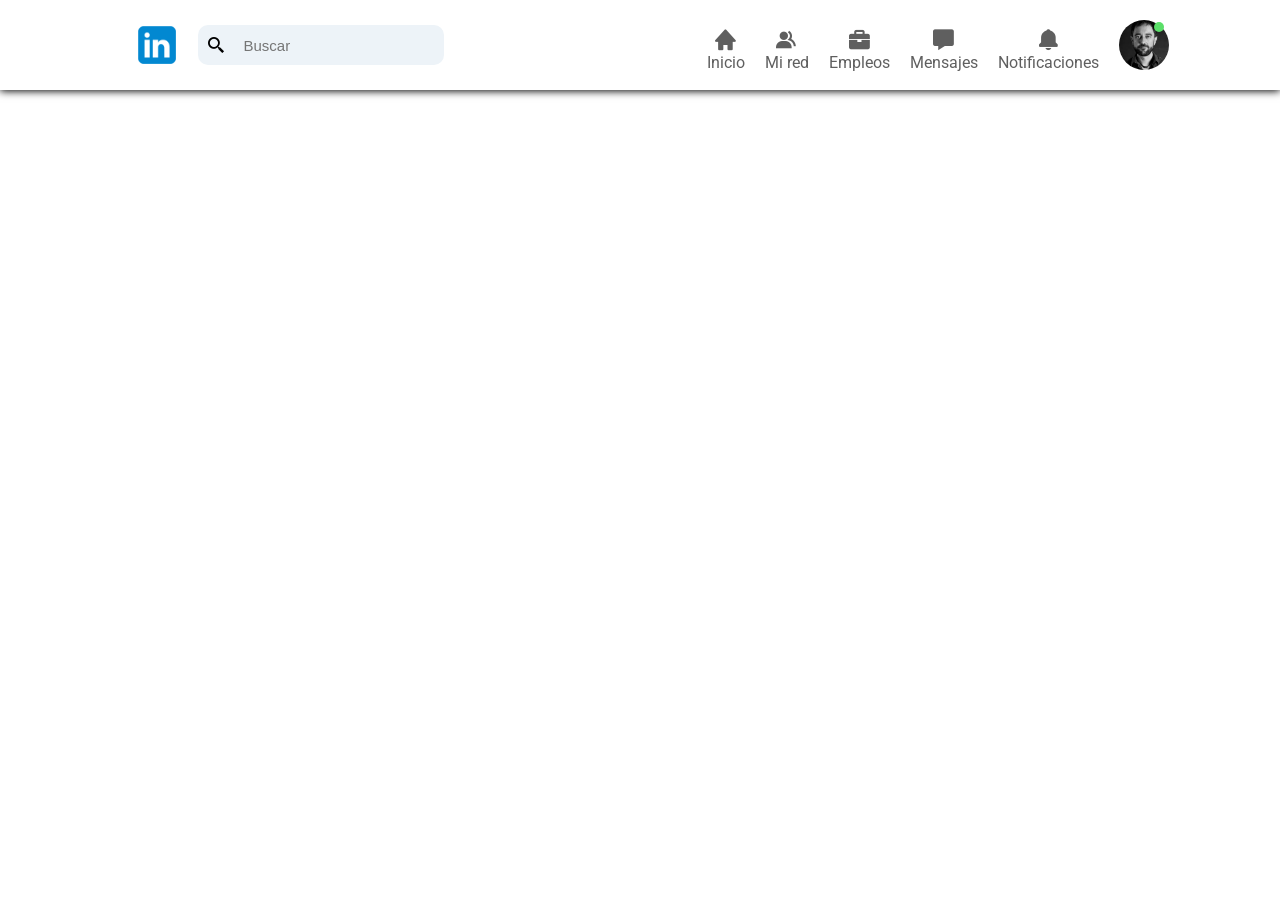
==== index.html @ 1999928d "header terminado" ====
<!DOCTYPE html>
<html lang="es">
<head>
    <meta charset="UTF-8">
    <meta name="viewport" content="width=device-width, initial-scale=1.0">
    <title>Linkedin</title>
    <link rel="stylesheet" href="css/estilos.css">
    <link rel="icon" href="img/linkedin.png">
    <link href='https://unpkg.com/boxicons@2.1.4/css/boxicons.min.css' rel='stylesheet'>
</head>
<body>
    <div class="pagina">
     <!-- Header -->
     <header class="header">
       <div class="header__container">
        <div class="search">
                    <img class="search__img" src="img/linkedin.png">
             <form class="search__busqueda">
                   <i class='search__icono bx bx-search-alt-2'></i>
                    <input class="search__barraBusqueda"  type="text" placeholder="Buscar">
             </form> 

        </div>
        
        <nav class="navigation">
            <ul class="navigation__list">
            <li class="navigation__item"><a class="navigation__link" ><i class='navigation__icono bx bxs-home'></i> <span class="navigation__titulos">Inicio</span></a></li>
            <li class="navigation__item"><a class="navigation__link" ><i class='navigation__icono bx bxs-group'></i><span class="navigation__titulos">Mi red</span></a></li>
            <li class="navigation__item"><a class="navigation__link" ><i class='navigation__icono bx bxs-briefcase' ></i><span class="navigation__titulos">Empleos</span></a></li>
            <li class="navigation__item"><a class="navigation__link" ><i class='navigation__icono bx bxs-message' ></i><span class="navigation__titulos">Mensajes</span></a></li>
            <li class="navigation__item"><a class="navigation__link" ><i class='navigation__icono bx bxs-bell' ></i><span class="navigation__titulos">Notificaciones</span></a></li>
            </ul>
            
            <div class="navigation__profile">
                <img class="navigation__img" src="img/foto_perfilBarbas.jpg">
                <div class="navigation__online"></div>
            </div>

        </nav>

    </div>
     </header>



     <!-- Sidebar Left-->
     <aside class="sidebarLeft"></aside>
     <!-- main -->
      <main class="main"></main>
      <!-- Siebar Right -->
      <aside class="sidebarRight"></aside> 


</div>


</body>
</html>
---- css/estilos.css ----
@import url('header.css');

*{
    padding: 0;
    margin: 0;
    box-sizing:border-box;
}

.pagina{
    display: grid;
    grid-template-columns: 350px 1fr 350px;
    grid-template-rows: 90px 1fr;
    grid-template-areas: 
    'header header header'
    'sidebarLeft main sidebarRight';
    height: 100vh;
}
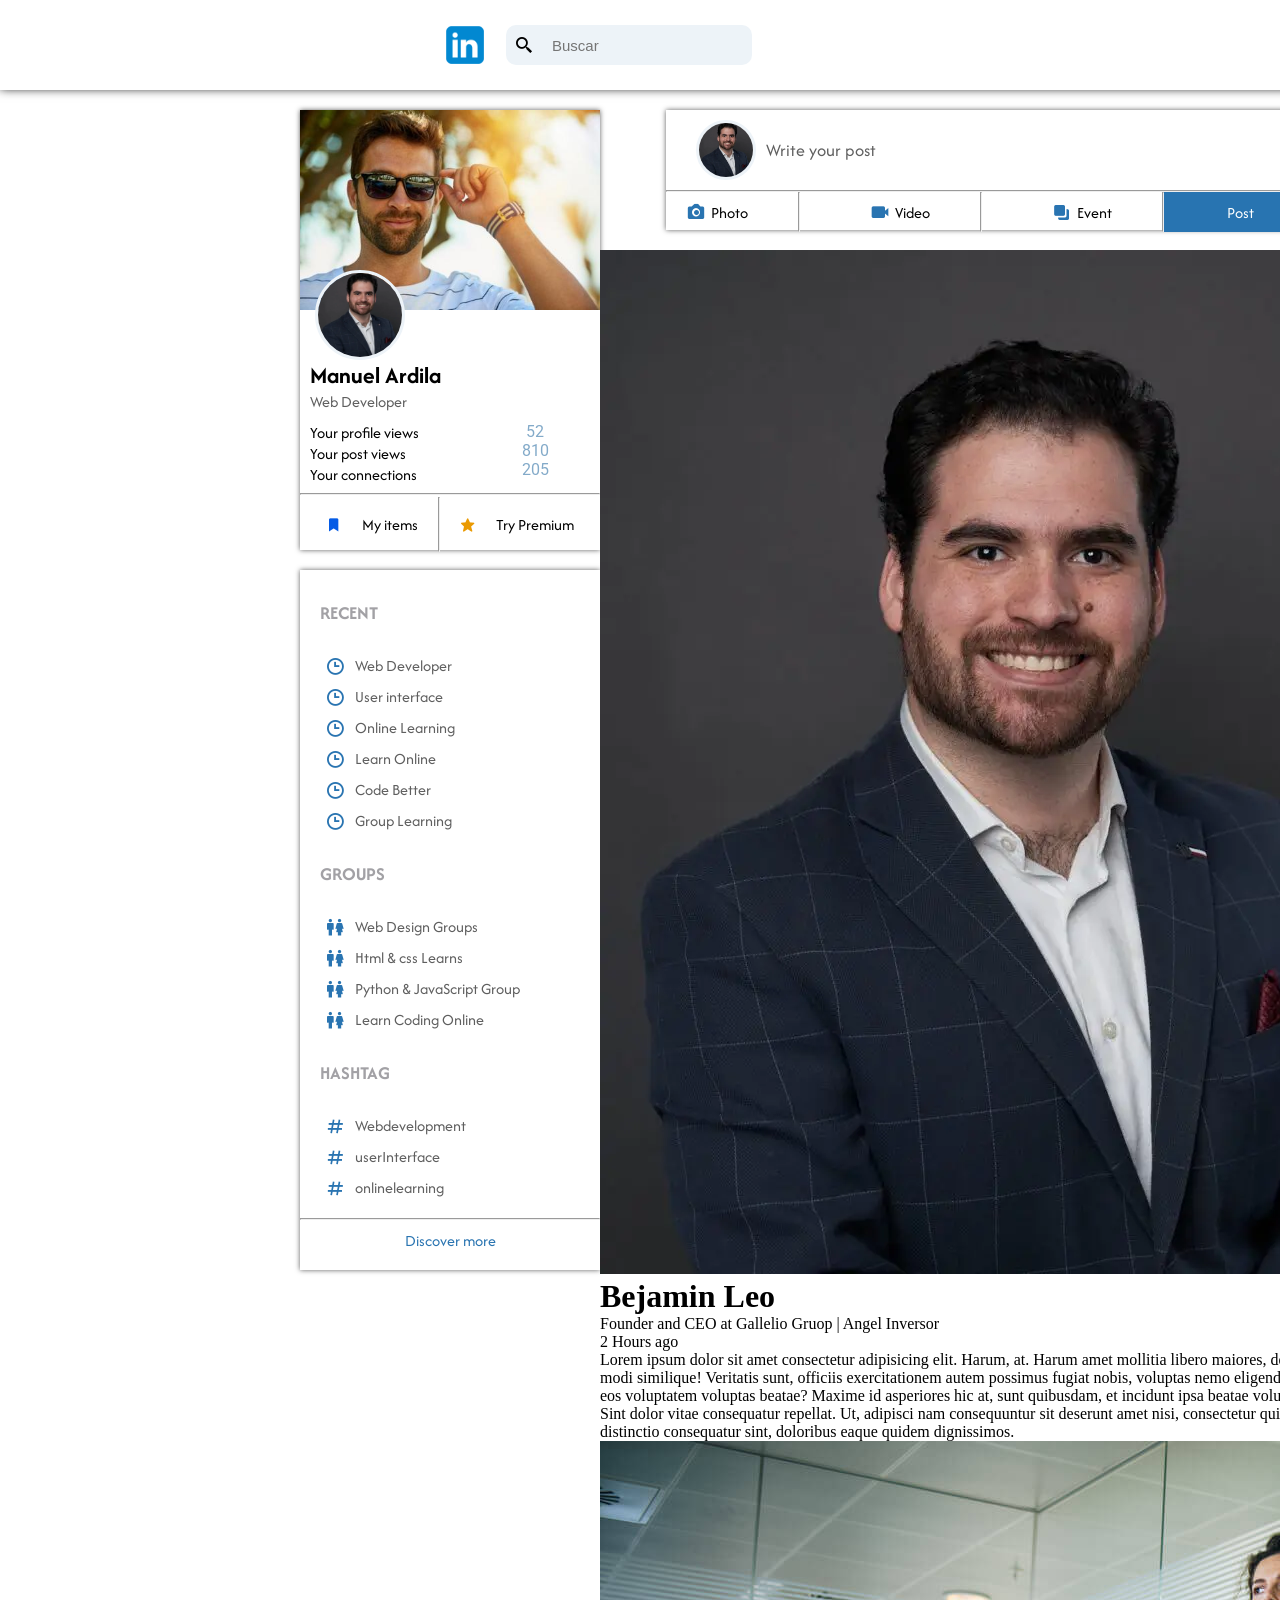
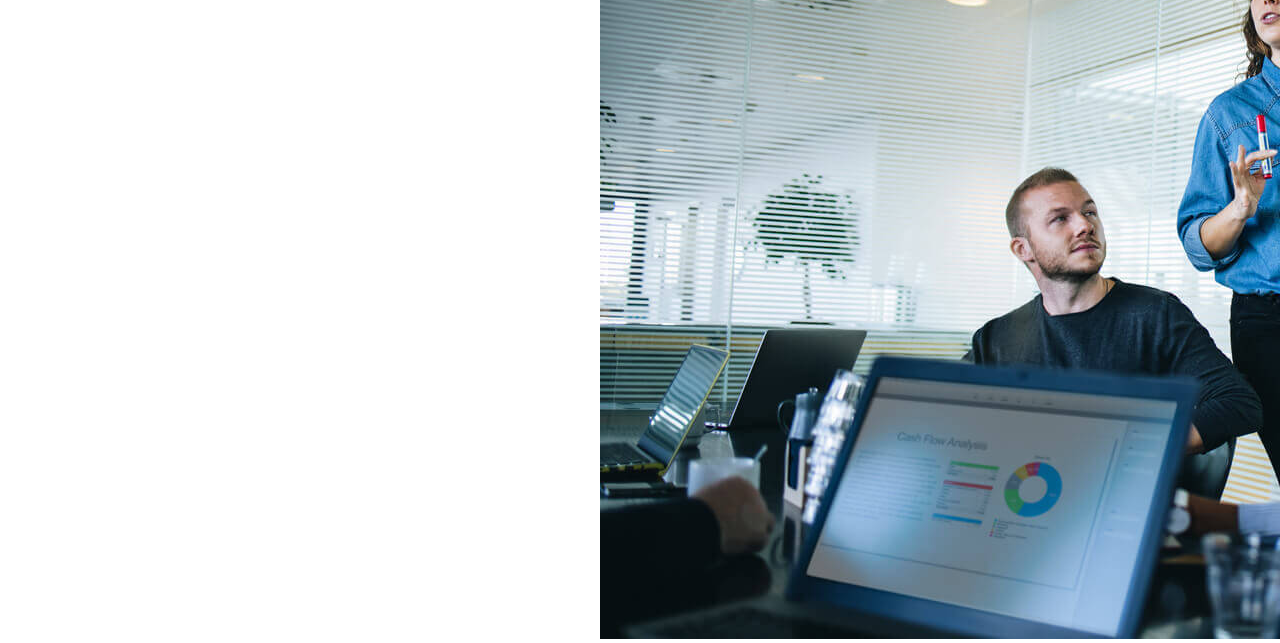
==== commit 8666ed72: "main en proceso" ====
--- a/index.html
+++ b/index.html
@@ -42,14 +42,203 @@
      </header>
 
 
+    
+
 
      <!-- Sidebar Left-->
-     <aside class="sidebarLeft"></aside>
+     <aside class="sidebarLeft">
+
+        <div class="sidebarLeft__containerProfile">
+            <div class="fondo">
+                <img class="fondo__imagen" src="img/fondo_perfil.jpeg">
+                <img class="fondo__imagenSuperior" src="img/imagenCircularPerfil.webp">
+                <div class="fondo__principal">
+                
+                <h1 class="fondo__nombre">Manuel Ardila</h1>
+                <p class="fondo__cargo">Web Developer</p>
+
+            </div>
+            <div class="containerInfo">
+            <div class="history">
+                <p class="history__textos">Your profile views</p>
+                <p class="history__textos">Your post views</p>
+                <p class="history__textos">Your connections</p>
+            </div>
+
+            <div class="conteo">
+                <p class="conteo__numeros">52</p>
+                <p class="conteo__numeros">810</p>
+                <p class="conteo__numeros">205</p>
+            </div>
+
+        </div>  
+        <br>
+        <hr>
+            <div class="buttons">
+                
+                <i class='buttons__iconItem  bx bxs-bookmark-star'></i>
+                <p class="buttons__texto">My items</p>
+                <hr class="buttons__space">
+                <i class='buttons__iconStart  bx bxs-star'></i>
+                <p class="buttons__texto">Try Premium</p>
+            </div>
+             
+
+            </div>
+            
+        </div>
+
+        <div class="sidebarLeft__containerInfo">
+
+           <div class="titulos">
+            <h3  class="titulos__info">RECENT</h3>
+
+            <a  class="titulos__link" href="#">
+            <i class='titulos__iconos bx bx-time' ></i>
+            Web Developer
+            </a>
+
+            <a  class="titulos__link" href="#">
+                <i class='titulos__iconos bx bx-time' ></i>
+                User interface
+            </a>
+
+            <a  class="titulos__link" href="#">
+                <i class='titulos__iconos bx bx-time' ></i>
+                Online Learning
+            </a>
+
+            <a  class="titulos__link" href="#">
+                <i class='titulos__iconos bx bx-time' ></i>
+                Learn Online
+            </a>
+
+            <a  class="titulos__link" href="#">
+                <i class='titulos__iconos bx bx-time' ></i>
+                Code Better
+            </a>
+
+            <a  class="titulos__link" href="#">
+                <i class='titulos__iconos bx bx-time' ></i>
+                Group Learning
+            </a>
+
+
+            <h3 class="titulos__info">GROUPS</h3>
+            
+            <a class="titulos__link" href="#">
+                <i class='titulos__iconos bx bx-male-female' ></i>
+                Web Design  Groups
+            </a>
+            <a class="titulos__link" href="#">
+                <i class='titulos__iconos bx bx-male-female' ></i>
+                Html & css Learns
+            </a>
+
+            <a class="titulos__link" href="#">
+                <i class='titulos__iconos bx bx-male-female' ></i>
+                Python & JavaScript Group
+            </a>
+
+            <a class="titulos__link" href="#">
+                <i class='titulos__iconos bx bx-male-female' ></i>
+                Learn Coding Online 
+            </a>
+             
+
+            <h3 class="titulos__info">HASHTAG</h3>
+
+            <a  class="titulos__link"href="#">
+                <i class='titulos__iconos bx bx-hash' ></i>
+                Webdevelopment
+            </a>
+
+            <a  class="titulos__link"href="#">
+                <i class='titulos__iconos bx bx-hash' ></i>
+                userInterface
+            </a>
+
+            <a  class="titulos__link"href="#">
+                <i class='titulos__iconos bx bx-hash' ></i>
+                onlinelearning
+            </a>
+
+            <hr class="titulos__space">
+
+            <p class="titulos__button">Discover more</p>
+        </div>
+        </div>
+
+     </aside>
+
+
      <!-- main -->
-      <main class="main"></main>
+
+
+      <main class="main">
+           
+        <div class="containerPost">
+            
+            <div class="write">
+                <img class="write__perfil" src="img/imagenCircularPerfil.webp">
+                <p class="write__texto">Write your post</p>
+            </div>
+
+            <hr>
+
+            <div class="optionPost">
+                    
+                
+                <i class='optionPost__icono bx bxs-camera'></i>
+                <p class="optionPost__texto">Photo</p>
+                <hr class="optionPost__space">
+                <i class='optionPost__icono bx bxs-video' ></i>
+                <p class="optionPost__texto">Video</p>
+                <hr class="optionPost__space">
+                <i class="optionPost__icono bx bx-merge"></i>
+                <p class="optionPost__texto">Event</p>
+                <hr class="optionPost__spaceContainer">
+                <div class="optionPost__container">
+                <p class="optionPost__textoPost">Post</p>
+            </div>
+
+            
+
+            </div>
+
+            <div class="separador">
+
+                <hr class="separador__space">
+                <p class="separador__texto">Short by: </p>
+                <span class="separador__top">Top
+                    <i class='bx bxs-down-arrow' ></i>
+                </span>
+
+            </div>
+        </div>
+
+        <div class="publicacion">
+            <img src="img/imagenCircularPerfil.webp">
+            <h1>Bejamin Leo</h1>
+            <p>Founder and CEO at Gallelio Gruop | Angel Inversor</p>
+            <p>2 Hours ago</p>
+            <p>Lorem ipsum dolor sit amet consectetur adipisicing elit. Harum, at. Harum amet mollitia libero maiores, debitis non ad quasi laudantium dolorum eum ipsam doloribus assumenda magnam, ducimus esse modi similique!
+            Veritatis sunt, officiis exercitationem autem possimus fugiat nobis, voluptas nemo eligendi labore officia. Sint hic fugit est ducimus iste velit, totam rerum culpa nostrum! Maxime doloribus eos voluptatem voluptas beatae?
+            Maxime id asperiores hic at, sunt quibusdam, et incidunt ipsa beatae voluptas qui atque cumque officiis soluta eum perferendis, nobis nesciunt eos sapiente labore neque? Sint dolor vitae consequatur repellat.
+            Ut, adipisci nam consequuntur sit deserunt amet nisi, consectetur quisquam rem dicta, vero non earum optio? Molestias reiciendis assumenda alias at recusandae error distinctio consequatur sint, doloribus eaque quidem dignissimos.</p>
+            <img src="img/gestion-empresarial.jpg">
+            
+        </div>
+
+
+      </main>
+
+
+
       <!-- Siebar Right -->
       <aside class="sidebarRight"></aside> 
 
+    
 
 </div>
 
--- a/css/estilos.css
+++ b/css/estilos.css
@@ -1,5 +1,6 @@
 @import url('header.css');
-
+@import url('sidebar-left.css');
+@import url('main.css');
 *{
     padding: 0;
     margin: 0;
@@ -8,10 +9,13 @@
 
 .pagina{
     display: grid;
-    grid-template-columns: 350px 1fr 350px;
+    grid-template-columns: 600px 1fr 600px;
     grid-template-rows: 90px 1fr;
     grid-template-areas: 
     'header header header'
     'sidebarLeft main sidebarRight';
     height: 100vh;
-}+}
+
+
+
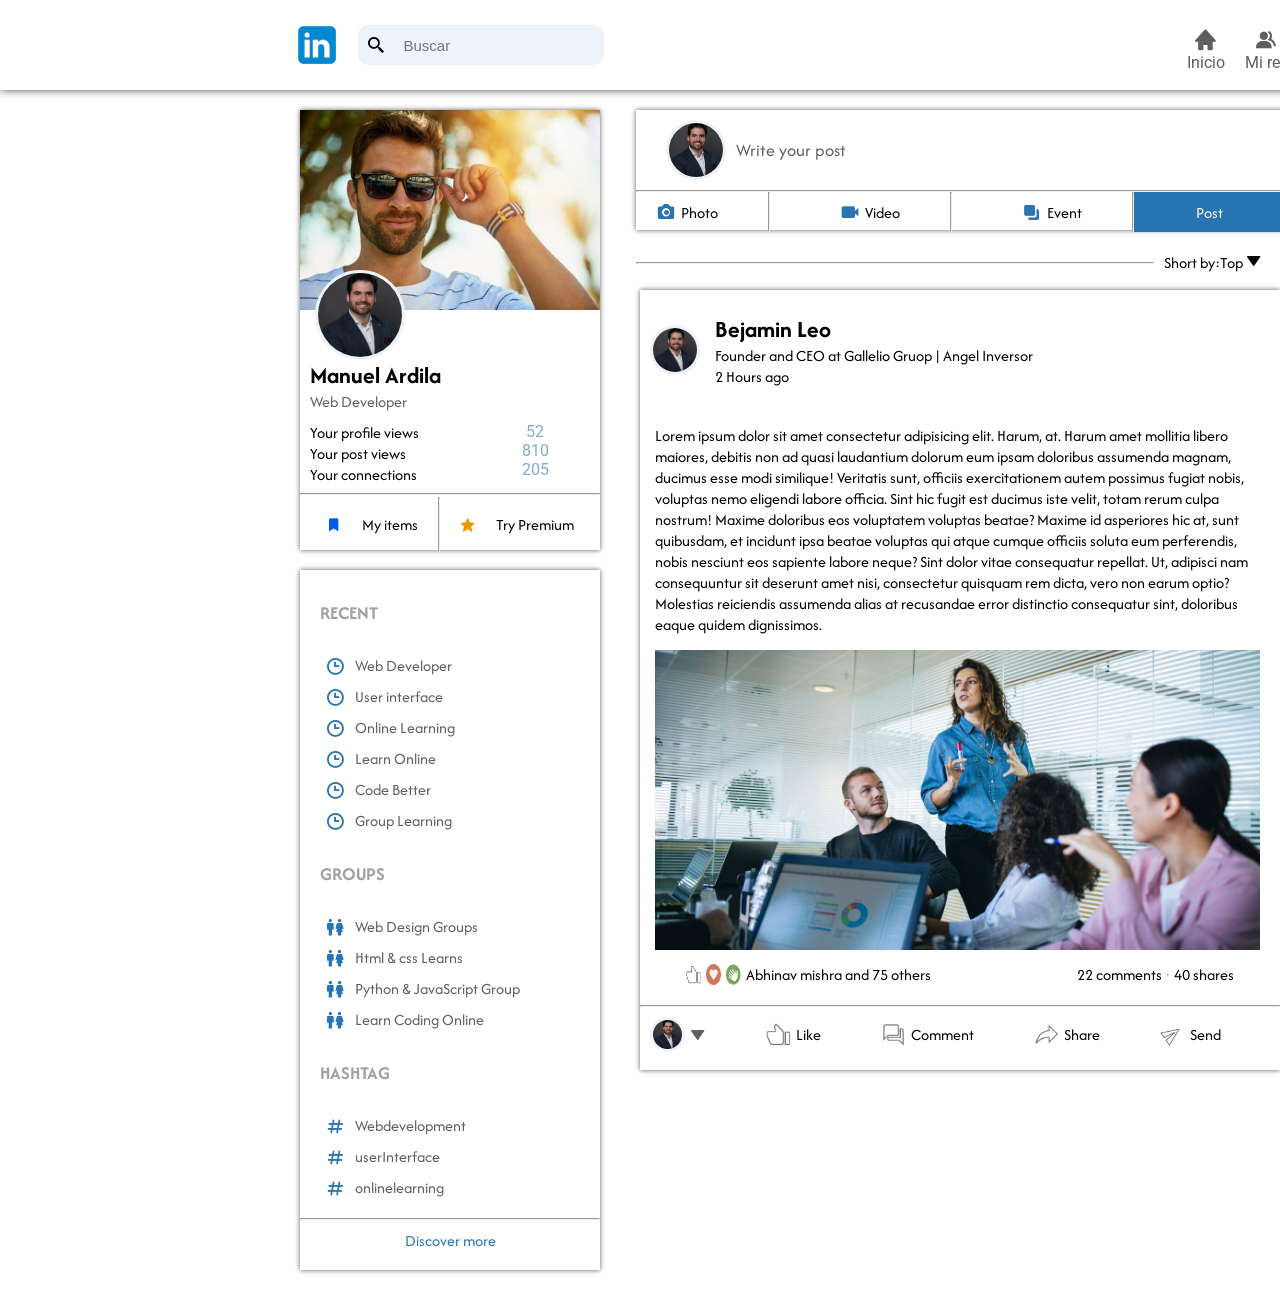
==== commit 28bd4399: "casi terminado el sidebarRight" ====
--- a/index.html
+++ b/index.html
@@ -218,17 +218,72 @@
         </div>
 
         <div class="publicacion">
-            <img src="img/imagenCircularPerfil.webp">
-            <h1>Bejamin Leo</h1>
-            <p>Founder and CEO at Gallelio Gruop | Angel Inversor</p>
-            <p>2 Hours ago</p>
-            <p>Lorem ipsum dolor sit amet consectetur adipisicing elit. Harum, at. Harum amet mollitia libero maiores, debitis non ad quasi laudantium dolorum eum ipsam doloribus assumenda magnam, ducimus esse modi similique!
+            <div class="personal">
+            <img class="personal__fotoPerfil" src="img/imagenCircularPerfil.webp">
+            <div class="infopersonalPost">
+            <h2 class="infopersonalPost__nombrePersona">Bejamin Leo</h2>
+            <p class="infopersonalPost__cargo">Founder and CEO at Gallelio Gruop | Angel Inversor</p>
+            <p class="infopersonalPost__hora">2 Hours ago</p>
+           </div>
+            </div>
+
+
+            <p class="publicacion__texto">Lorem ipsum dolor sit amet consectetur adipisicing elit. Harum, at. Harum amet mollitia libero maiores, debitis non ad quasi laudantium dolorum eum ipsam doloribus assumenda magnam, ducimus esse modi similique!
             Veritatis sunt, officiis exercitationem autem possimus fugiat nobis, voluptas nemo eligendi labore officia. Sint hic fugit est ducimus iste velit, totam rerum culpa nostrum! Maxime doloribus eos voluptatem voluptas beatae?
             Maxime id asperiores hic at, sunt quibusdam, et incidunt ipsa beatae voluptas qui atque cumque officiis soluta eum perferendis, nobis nesciunt eos sapiente labore neque? Sint dolor vitae consequatur repellat.
             Ut, adipisci nam consequuntur sit deserunt amet nisi, consectetur quisquam rem dicta, vero non earum optio? Molestias reiciendis assumenda alias at recusandae error distinctio consequatur sint, doloribus eaque quidem dignissimos.</p>
-            <img src="img/gestion-empresarial.jpg">
-            
-        </div>
+            <img class="publicacion__imagen" src="img/gestion-empresarial.jpg">
+
+            <div class="stats" >
+
+                <div class="likes">
+                    <img class="likes__iconos"  src="img/like.png">
+                    <img class="likes__iconos" src="img/love.png">
+                    <img class="likes__iconos" src="img/clap.png">
+                    <p >Abhinav mishra and 75 others</p>
+                </div>
+                <div class="comments">
+                    <p class="comments__texto">22 comments</p>
+                    <hr>
+                    <p class="comments__texto">40 shares</p>
+                </div>
+            </div>
+
+            <hr>
+
+            <div class="interactive">
+                
+                <div class="optionsStats">
+                <img class="optionsStats__imagen" src="img/imagenCircularPerfil.webp">
+                <i class='optionsStats__icono bx bxs-down-arrow' ></i>
+                </div>
+                
+                <div class="optionsStats">
+                <img class="optionsStats__buttons" src="img/like.png">
+                <p class="optionsStats__titulos">Like</p>
+                </div>
+                
+                <div class="optionsStats">
+                <img class="optionsStats__buttons" src="img/comment.png">
+                <p class="optionsStats__titulos">Comment</p>
+                </div>
+
+                <div class="optionsStats">
+                <img class="optionsStats__buttons" src="img/share.png">
+                <p class="optionsStats__titulos">Share</p>
+                </div>
+                 
+                <div class="optionsStats">
+                <img class="optionsStats__buttons" src="img/send.png">
+                <p class="optionsStats__titulos">Send</p>
+            </div>
+
+            </div>
+            
+        </div>
+
+
+        
 
 
       </main>
@@ -236,7 +291,67 @@
 
 
       <!-- Siebar Right -->
-      <aside class="sidebarRight"></aside> 
+      <aside class="sidebarRight">
+
+        <div class="ContainerNews">
+            <div class="titular">
+            <h2 class="titular__inicio">Trending News</h2>
+            <i class='titular__icono bx bx-info-circle'></i>
+        </div>
+         
+        <div class="news">
+         <p>High demand for skilled manpower</p>
+         <p>1d ago · 10,934 readers</p>
+        </div>
+        
+        <div class="news">
+         <p>Careers growing horizontally too</p>
+         <p>1d ago · 10,532 readers</p> 
+        </div>
+
+        <div class="news">
+         <p >Lees work visa for US, more for UK</p>
+         <p>1d ago · 10,451 readers</p>
+        </div>
+
+        <div class="news">
+         <p>More hiring = higrher confidence?</p>
+         <p>1d ago · 10,122 readers</p>
+        </div>
+
+        <div class="news">
+         <p>Gautam Adani is the word´s third richest</p>
+         <p>1d ago · 10,011 readers</p>
+        </div>
+
+         <p class="readMore">Read More</p>
+
+        </div>
+
+
+
+        <div class="ContainerLearn">
+
+            <div class="ad">
+            <p class="ad__texto">Ad</p>
+            <hr class="ad__space">
+            <hr class="ad__space">
+            <hr class="ad__space">
+            </div>
+
+            <p class="anuncioTexto">Master teh 5 principles <br> of web desing</p>
+            <div class="imagenesCentradas">
+            <img class="imagenesCentradas__img"   src="img/">
+            <img class="imagenesCentradas__img"   src="img/">
+           </div>
+
+            <p class="anuncioTexto">Brand and Demand <br>in Xiaomi</p>
+
+            <div class="buttonLearn">Learn More</div>
+
+        </div>
+        <div class="ContainerExtra"></div>
+      </aside> 
 
     
 
--- a/css/estilos.css
+++ b/css/estilos.css
@@ -1,6 +1,7 @@
 @import url('header.css');
 @import url('sidebar-left.css');
 @import url('main.css');
+@import url('sidebarRight.css');
 *{
     padding: 0;
     margin: 0;
@@ -17,5 +18,7 @@
     height: 100vh;
 }
 
+    
 
 
+
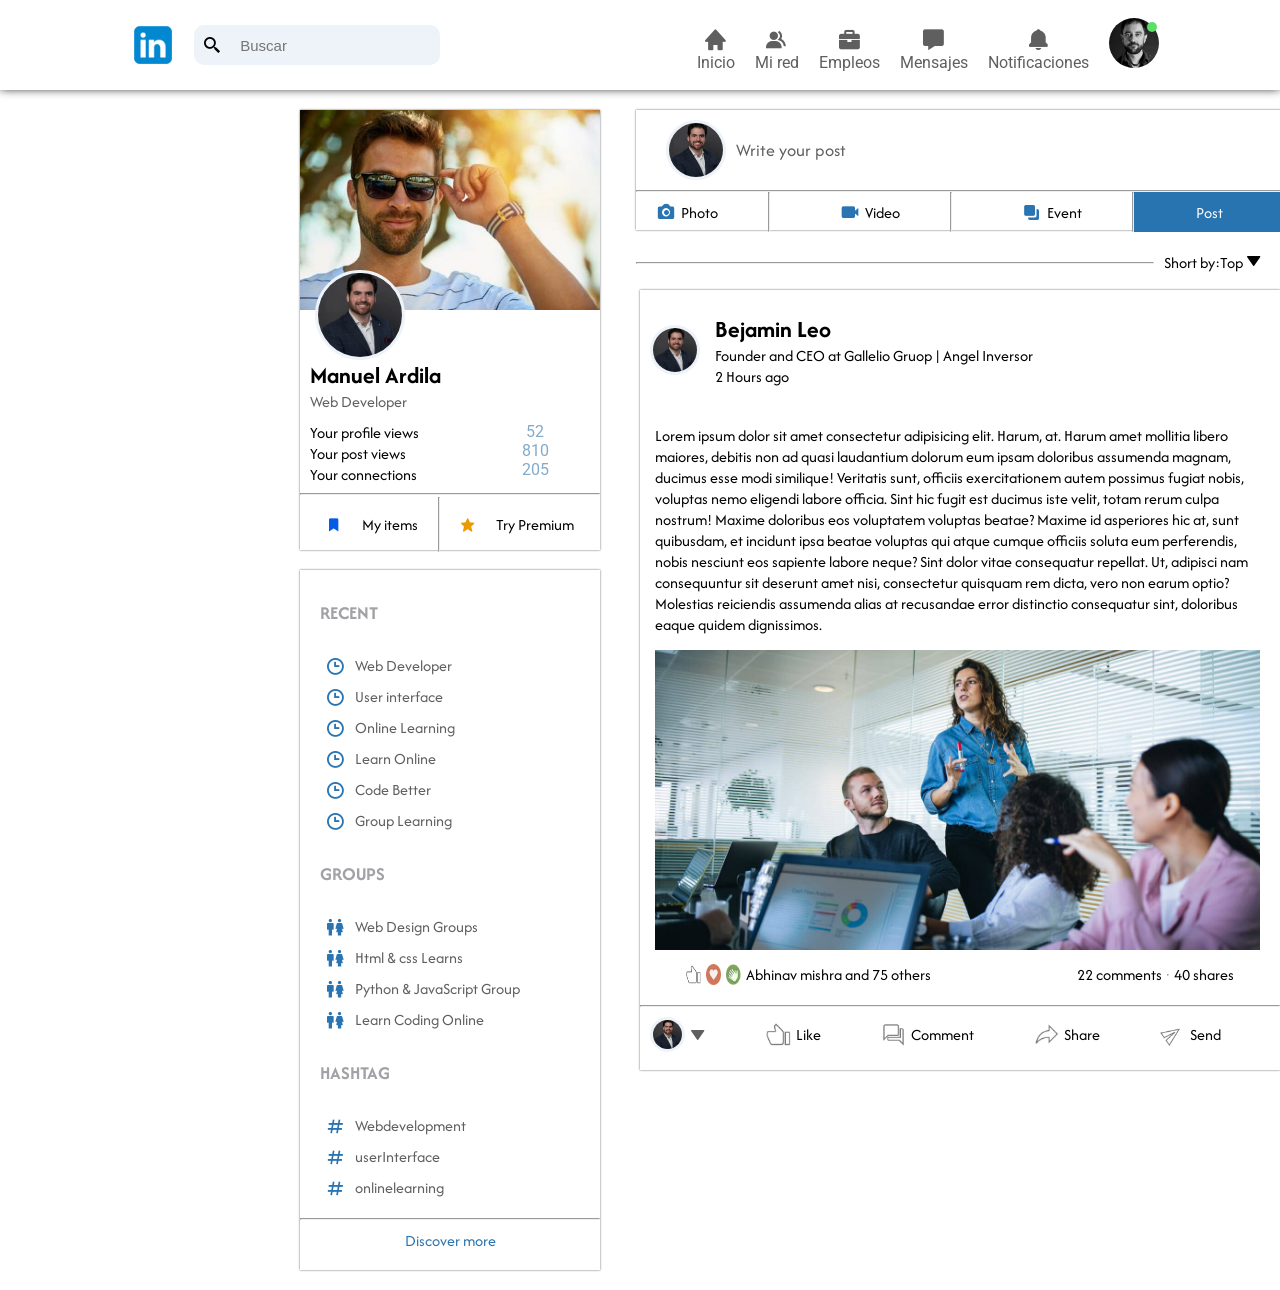
==== commit 1ef192b6: "Vetana emergente en proceso" ====
--- a/index.html
+++ b/index.html
@@ -32,13 +32,68 @@
             </ul>
             
             <div class="navigation__profile">
-                <img class="navigation__img" src="img/foto_perfilBarbas.jpg">
+                <label for="check">
+                    <img class="navigation__img" src="img/foto_perfilBarbas.jpg">
+                </label>
+            
                 <div class="navigation__online"></div>
-            </div>
-
+                <input class="checkboxClass" type="checkbox" id="check">
+            </div>
+            
+            
+            <div class="profile">
+                <div class="cuenta">
+                    <img class="cuenta__fotoPerfil" src="img/imagenCircularPerfil.webp">
+                    <div>
+                        <h2 class="cuenta__nombre">Manuel Ardila</h2>
+                        <a class="cuenta__link" href="#">See your profile</a>
+                    </div>
+                </div>
+            
+                <hr class="profile__space">
+
+
+
+            
+
+
+                <div class="settings">
+                    <img  class="settings__imagen"  src="img/feedback.png">
+                    <p class="settings__texto">Give Feebdback</p>
+                    <span class="settings__icono">></span>
+                </div>
+
+                <div class="settings">
+                    <img  class="settings__imagen"  src="img/setting.png">
+                    <p class="settings__texto">Settings & Privacy</p>
+                    <span class="settings__icono">></span>
+                </div>
+
+                <div class="settings">
+                    <img  class="settings__imagen"  src="img/help.png">
+                    <p class="settings__texto">Help & Support</p>
+                    <span class="settings__icono">></span>
+                </div>
+
+                <div class="settings">
+                    <img  class="settings__imagen"  src="img/display.png">
+                    <p class="settings__texto">Display & Accesibility</p>
+                    <span class="settings__icono">></span>
+                </div>
+                
+                <div class="settings">
+                    <img  class="settings__imagen"  src="img/logout.png">
+                    <p class="settings__texto">Logout</p>
+                    <span class="settings__icono">></span>
+                </div>
+
+            </div>
         </nav>
 
     </div>
+
+
+     
      </header>
 
 
@@ -292,6 +347,10 @@
 
       <!-- Siebar Right -->
       <aside class="sidebarRight">
+        
+
+
+
 
         <div class="ContainerNews">
             <div class="titular">
@@ -341,16 +400,36 @@
 
             <p class="anuncioTexto">Master teh 5 principles <br> of web desing</p>
             <div class="imagenesCentradas">
-            <img class="imagenesCentradas__img"   src="img/">
-            <img class="imagenesCentradas__img"   src="img/">
+            <img class="imagenesCentradas__img"   src="img/imagenCircularPerfil.webp">
+            <img class="imagenesCentradas__img"   src="img/Xiaomi_logo.png">
            </div>
 
             <p class="anuncioTexto">Brand and Demand <br>in Xiaomi</p>
 
             <div class="buttonLearn">Learn More</div>
 
-        </div>
-        <div class="ContainerExtra"></div>
+
+
+        </div>
+
+
+        <div class="Extra">
+         <p class="Extra__info">About Accessiblity Help Center</p>
+         <p class="Extra__info">Privacy Policy Advertising</p>
+         <p class="Extra__info">Get the App More</p>
+         
+         <div class="copyright">
+            <img class="copyright__imagen" src="img/linkedin.png">
+            <p class="copyright__Textos">Linkedup</p>
+            <p class="copyright__año">© 2022</p>
+            <p class="copyright__Textos">All right reserved</p>
+         </div>
+
+        </div>
+
+        
+
+
       </aside> 
 
     
--- a/css/estilos.css
+++ b/css/estilos.css
@@ -18,6 +18,8 @@
     height: 100vh;
 }
 
+
+
     
 
 
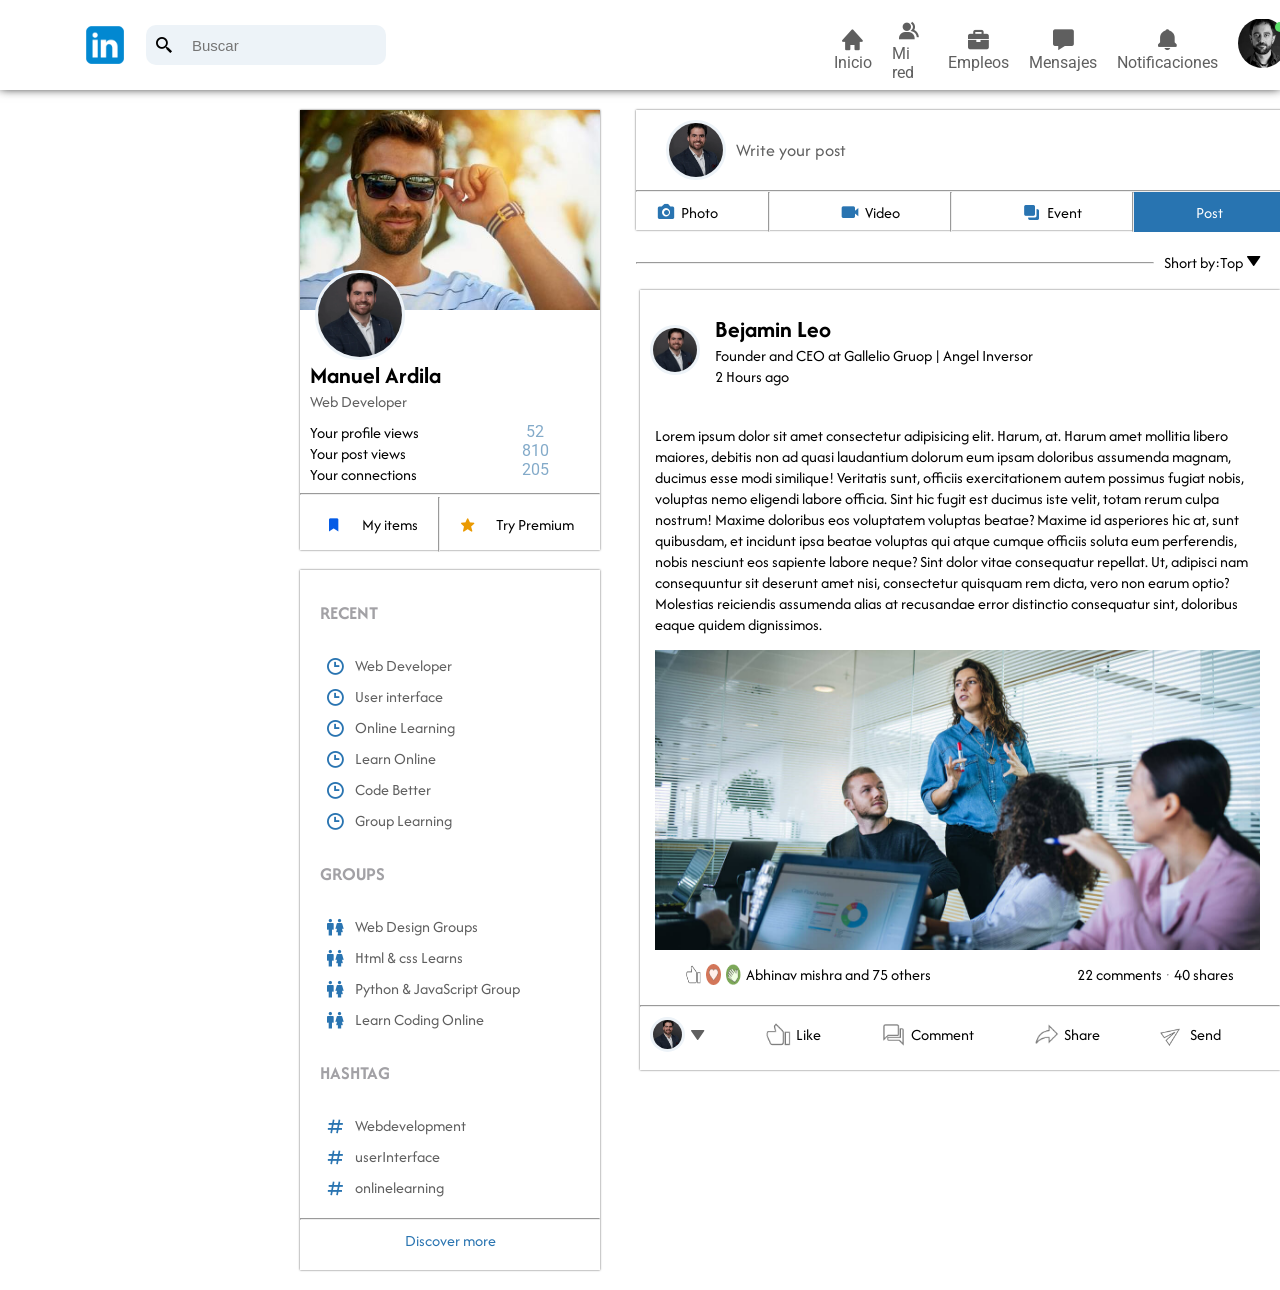
==== commit 3d0b0736: "ventana emergente terminada" ====
--- a/index.html
+++ b/index.html
@@ -37,10 +37,10 @@
                 </label>
             
                 <div class="navigation__online"></div>
-                <input class="checkboxClass" type="checkbox" id="check">
-            </div>
-            
-            
+                
+            </div>
+            
+            <input class="checkboxClass" type="checkbox" id="check">
             <div class="profile">
                 <div class="cuenta">
                     <img class="cuenta__fotoPerfil" src="img/imagenCircularPerfil.webp">
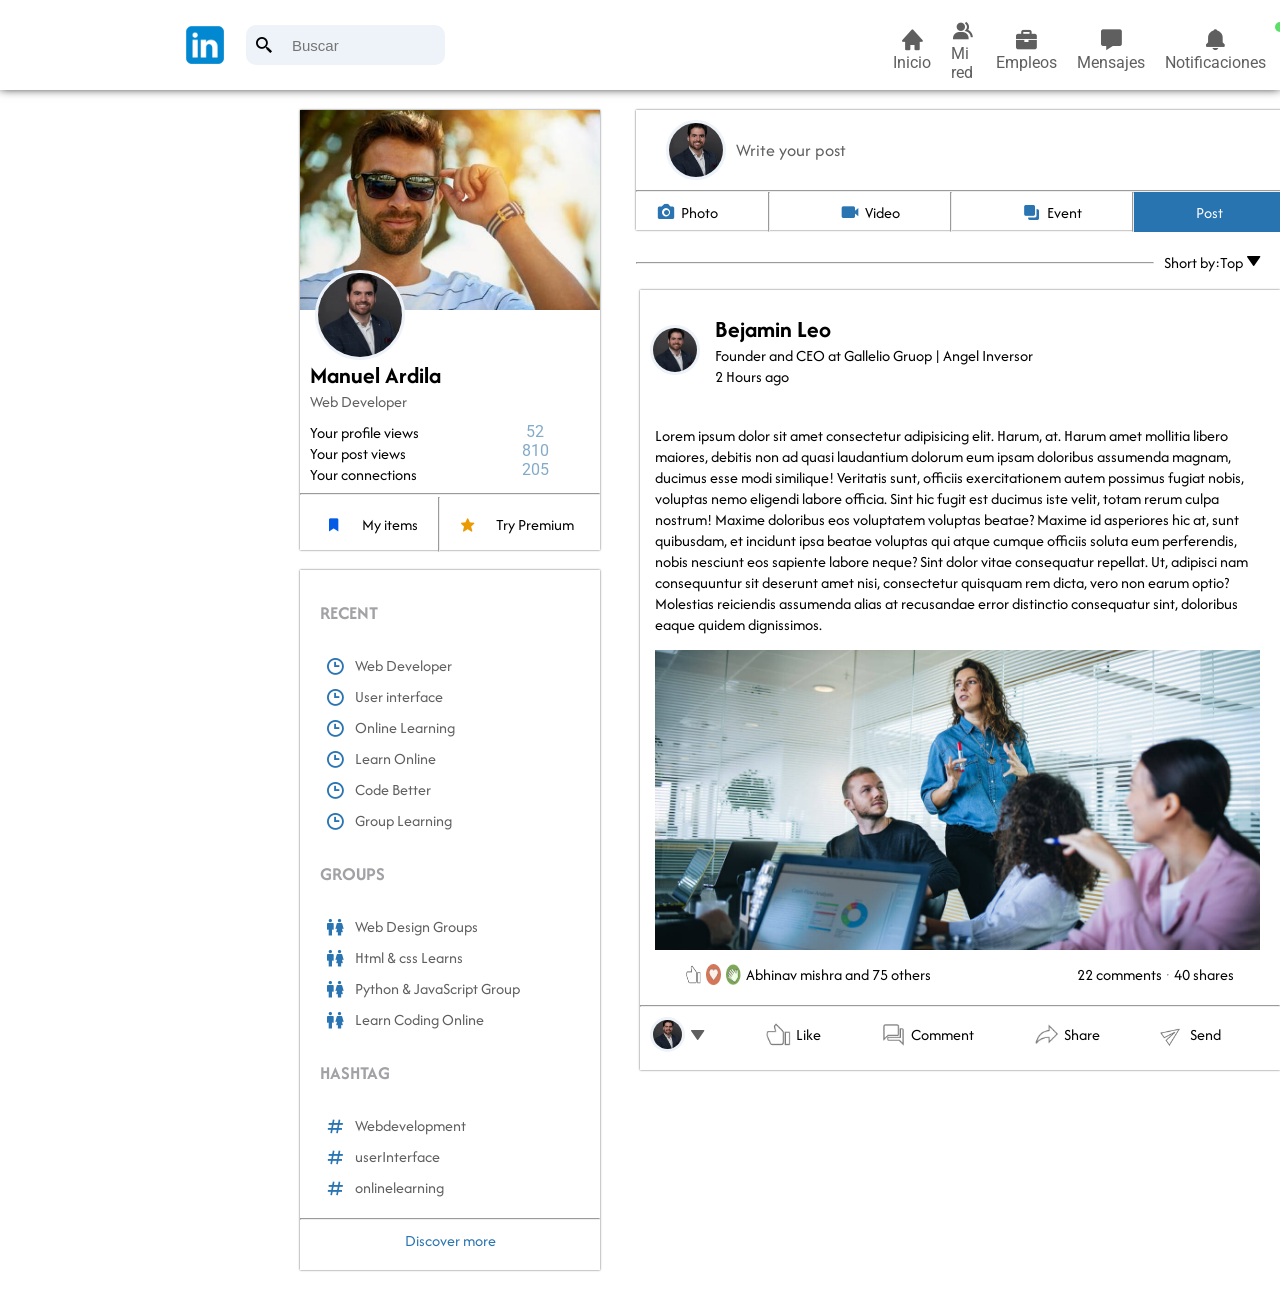
==== commit 9f4d36ea: "Termine el perfil del usuario" ====
--- a/index.html
+++ b/index.html
@@ -46,7 +46,7 @@
                     <img class="cuenta__fotoPerfil" src="img/imagenCircularPerfil.webp">
                     <div>
                         <h2 class="cuenta__nombre">Manuel Ardila</h2>
-                        <a class="cuenta__link" href="#">See your profile</a>
+                        <a class="cuenta__link" href="perfil.html">See your profile</a>
                     </div>
                 </div>
             
--- a/css/estilos.css
+++ b/css/estilos.css
@@ -2,6 +2,9 @@
 @import url('sidebar-left.css');
 @import url('main.css');
 @import url('sidebarRight.css');
+@import url('perfil.css');
+
+
 *{
     padding: 0;
     margin: 0;
@@ -18,6 +21,21 @@
     height: 100vh;
 }
 
+.content__layout{
+    display: grid;
+    
+    grid-template-rows: auto;
+    grid-template-columns: 1fr 680px;
+    grid-template-areas: 
+    'perfilContent perfilSidebar'
+    'perfilFooter perfilFooter';
+    gap: 20px;
+    height: 100vh;
+    margin-top: 122px;
+    
+
+}
+
 
 
     
